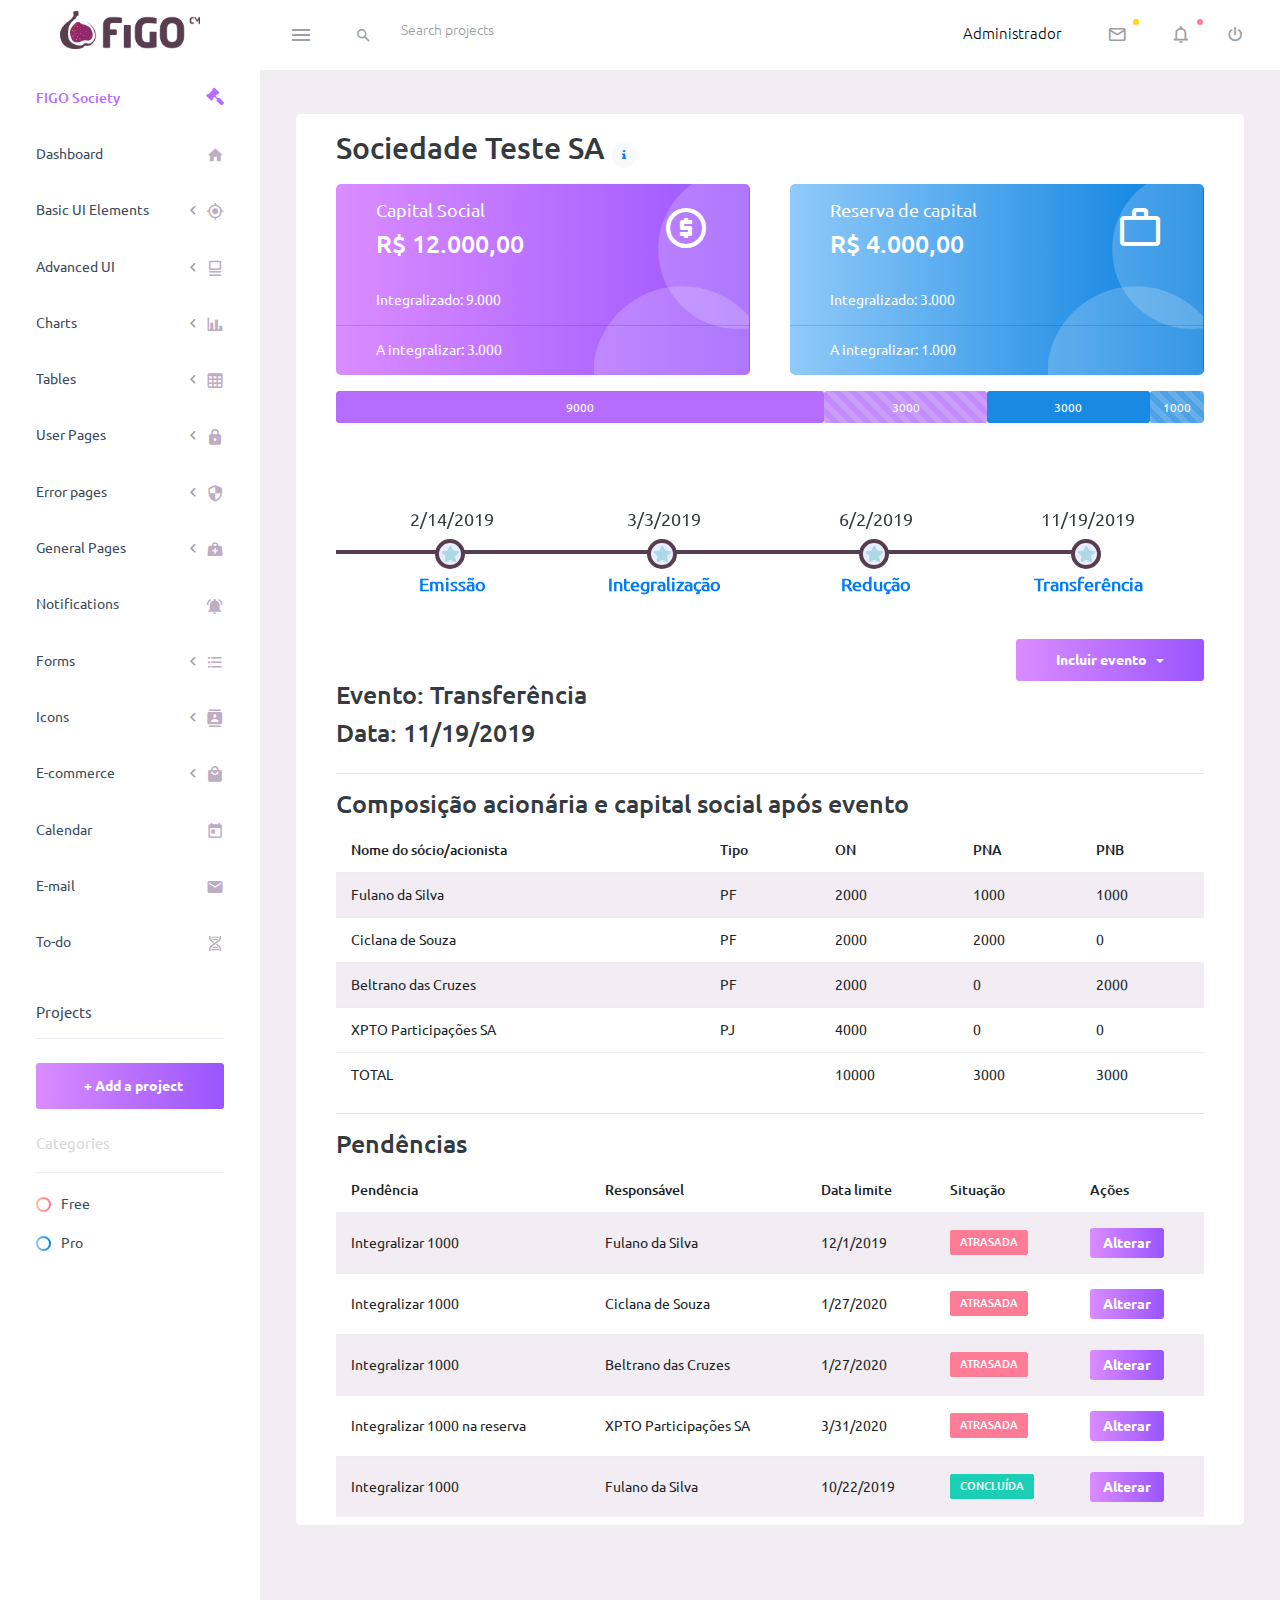
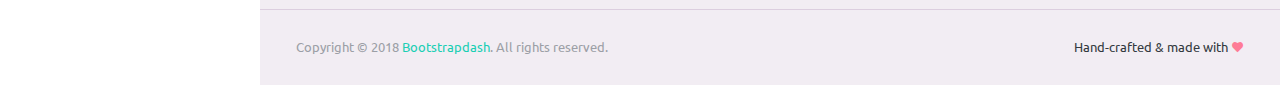
==== index.html @ d6a7c562 "Removendo subpath" ====
<!DOCTYPE html><html><head><meta charset=utf-8><link rel="shortcut icon" href=static/favicon.ico><meta name=viewport content="width=device-width,initial-scale=1"><title>CM FIGO</title><link href=/static/css/app.31ade40085ec141b64f8e42542348f73.css rel=stylesheet></head><body><div id=app></div><script type=text/javascript src=/static/js/manifest.2ae2e69a05c33dfc65f8.js></script><script type=text/javascript src=/static/js/vendor.e1db41caae04bd03a047.js></script><script type=text/javascript src=/static/js/app.db0359e30d63a76e5055.js></script></body></html>
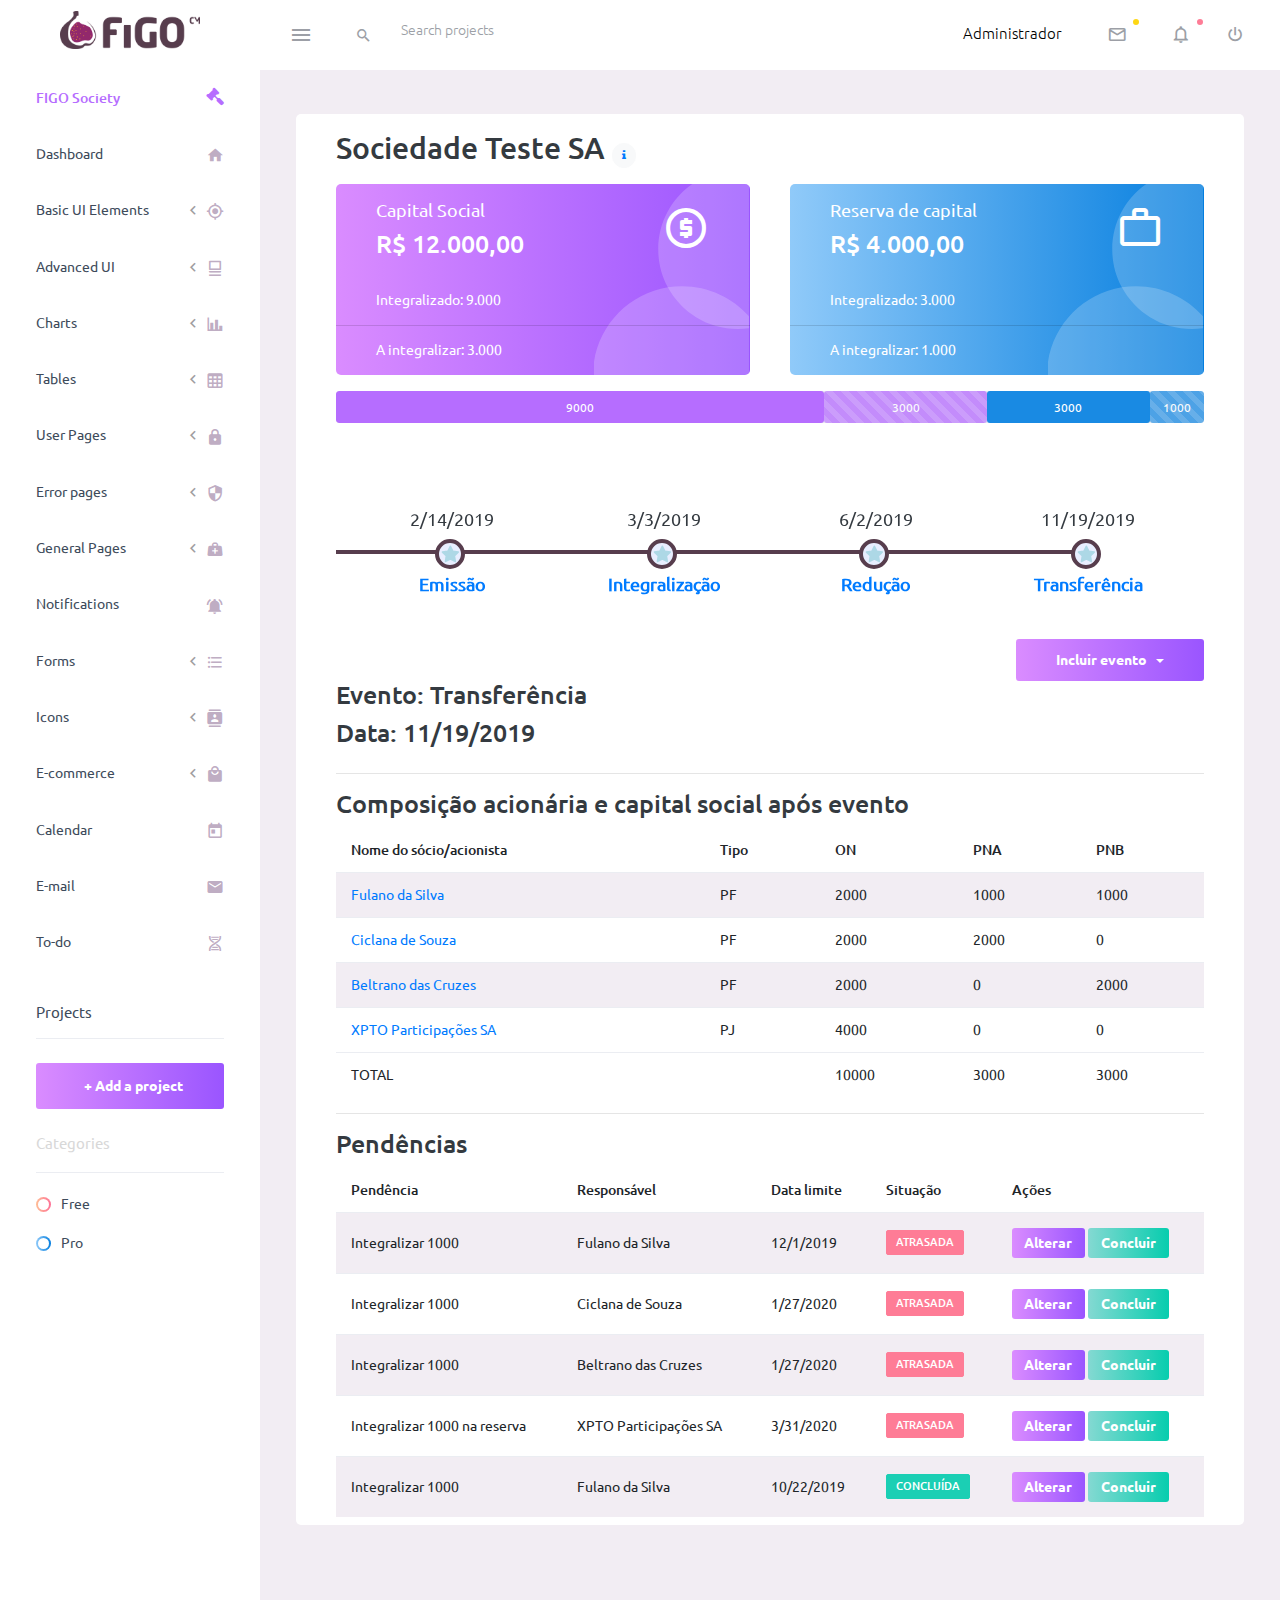
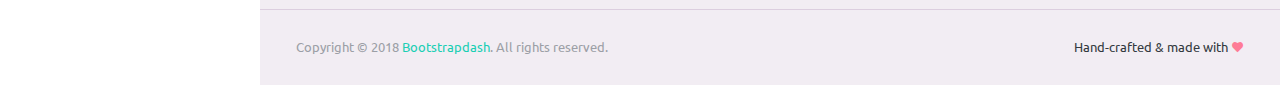
==== commit 6e11593e: "Integralização" ====
--- a/index.html
+++ b/index.html
@@ -1 +1 @@
-<!DOCTYPE html><html><head><meta charset=utf-8><link rel="shortcut icon" href=static/favicon.ico><meta name=viewport content="width=device-width,initial-scale=1"><title>CM FIGO</title><link href=/static/css/app.31ade40085ec141b64f8e42542348f73.css rel=stylesheet></head><body><div id=app></div><script type=text/javascript src=/static/js/manifest.2ae2e69a05c33dfc65f8.js></script><script type=text/javascript src=/static/js/vendor.e1db41caae04bd03a047.js></script><script type=text/javascript src=/static/js/app.db0359e30d63a76e5055.js></script></body></html>+<!DOCTYPE html><html><head><meta charset=utf-8><link rel="shortcut icon" href=static/favicon.ico><meta name=viewport content="width=device-width,initial-scale=1"><title>CM FIGO</title><link href=/static/css/app.f0bfdb4fc9029c908550b37e77eb492c.css rel=stylesheet></head><body><div id=app></div><script type=text/javascript src=/static/js/manifest.2ae2e69a05c33dfc65f8.js></script><script type=text/javascript src=/static/js/vendor.e1db41caae04bd03a047.js></script><script type=text/javascript src=/static/js/app.462439bfd1f99901b5f0.js></script></body></html>